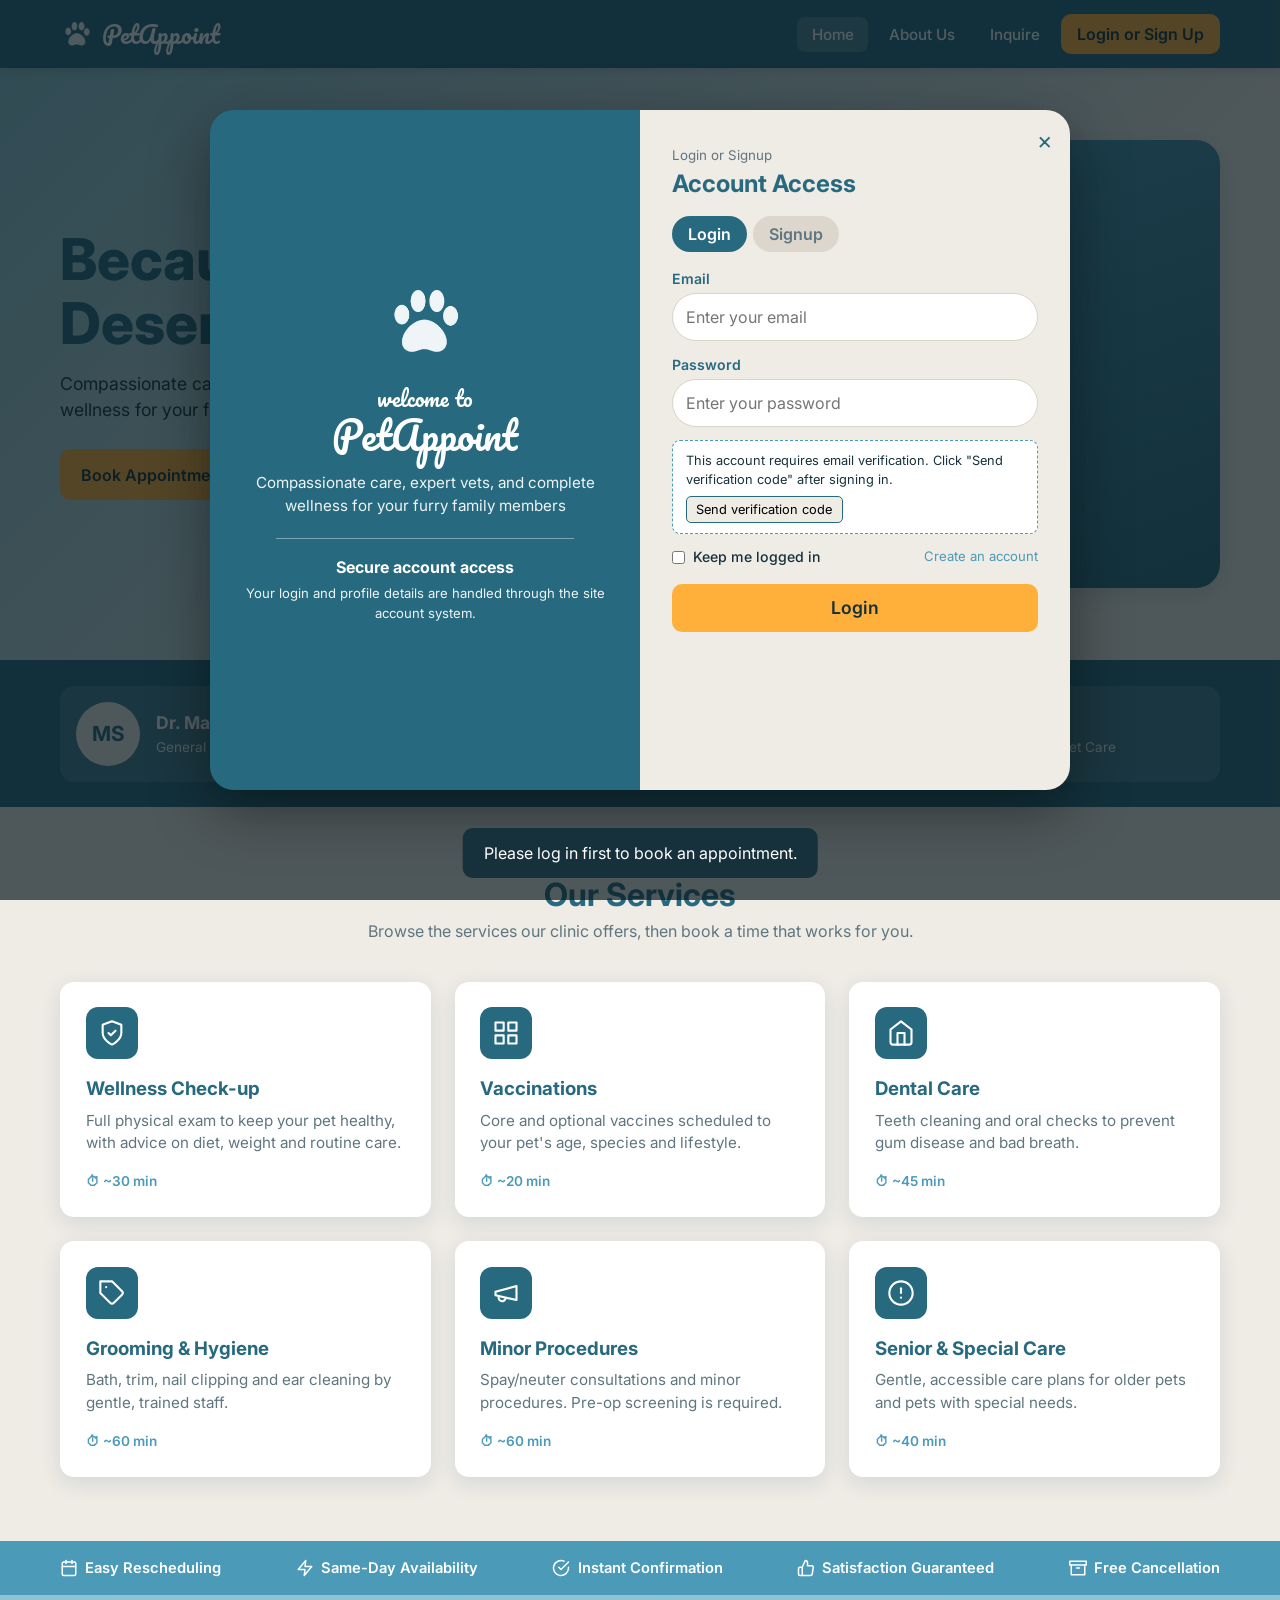
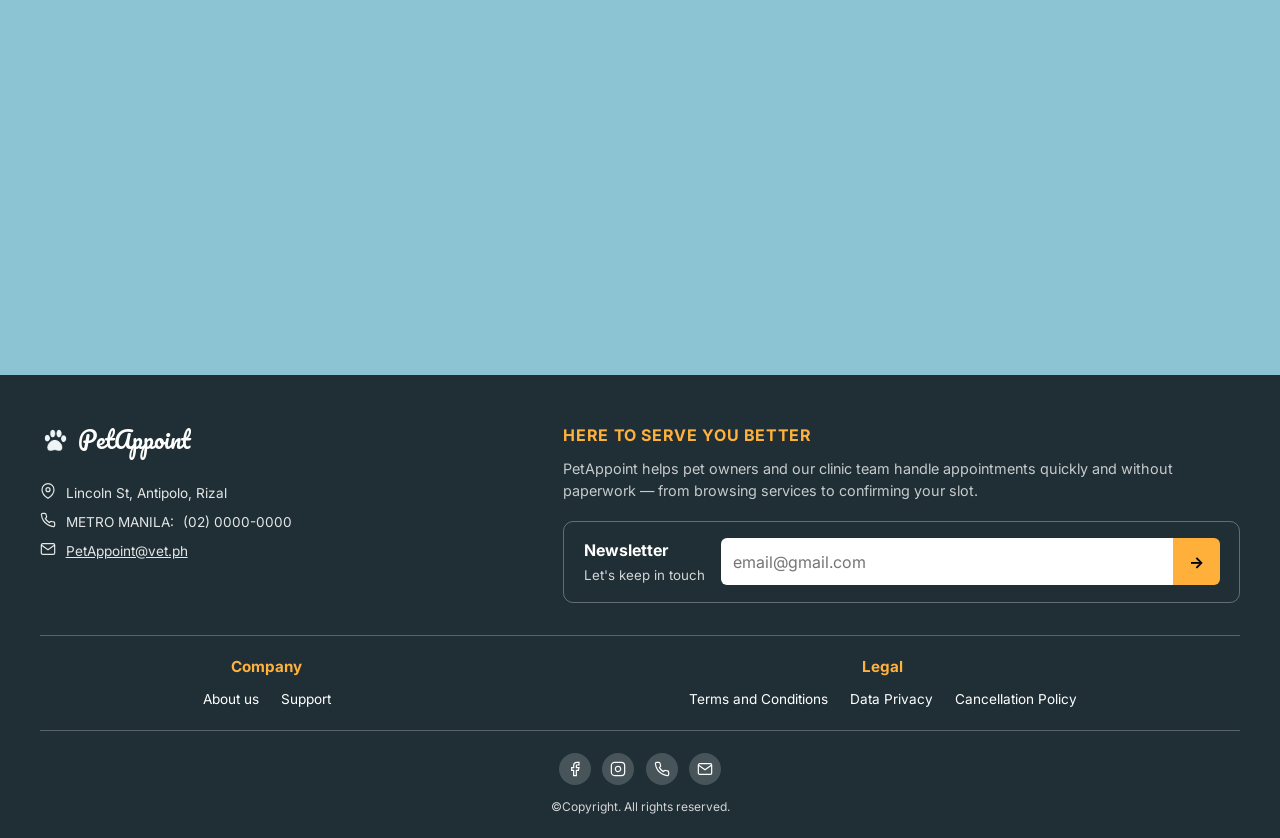
==== admin/appointments.html @ 7402ea85 "PetAppoint System Update" ====
<!DOCTYPE html>
<html lang="en">
<head>
  <meta charset="UTF-8">
  <meta name="viewport" content="width=device-width, initial-scale=1.0">
  <meta name="theme-color" content="#276b7b">
  <title>PetAppoint | Appointments</title>
  <link rel="preconnect" href="https://fonts.googleapis.com">
  <link rel="preconnect" href="https://fonts.gstatic.com" crossorigin>
  <link href="https://fonts.googleapis.com/css2?family=Inter:wght@400;500;600;700&family=Pacifico&display=swap" rel="stylesheet">
  <link rel="stylesheet" href="admin.css">
</head>
<body>
  <div class="admin-shell">
    <aside class="sidebar" id="sidebar">
      <a class="brand" href="dashboard.html" aria-label="PetAppoint admin home"><img src="../images/logo.png" alt=""><span>PetAppoint</span></a>
      <p class="nav-label">WORKSPACE</p>
      <nav class="side-nav" aria-label="Admin navigation">
        <a class="nav-link" href="dashboard.html"><span class="nav-icon">▦</span>Dashboard</a>
        <a class="nav-link active" href="appointments.html" aria-current="page"><span class="nav-icon">▤</span>Appointments<span class="nav-count" id="pending-nav-count">0</span></a>
        <a class="nav-link" href="calendar.html"><span class="nav-icon">▦</span>Calendar</a>
        <a class="nav-link" href="clients.html"><span class="nav-icon">♧</span>Clients &amp; Pets</a>
        <a class="nav-link" href="services.html"><span class="nav-icon">◇</span>Services</a>
      </nav>
      <div class="sidebar-bottom"><a class="nav-link disabled" aria-disabled="true"><span class="nav-icon">⚙</span>Settings</a><a class="logout-link" href="../landingpage/landingPage.html">Log out</a></div>
    </aside>
    <main class="main-area">
      <header class="topbar"><button class="mobile-menu" id="menu-toggle" type="button" aria-label="Open navigation">☰</button><div class="topbar-date" id="today-label"></div><div class="topbar-tools"><label class="search-box"><span aria-hidden="true">⌕</span><input type="search" placeholder="Search owner, pet, or reference" aria-label="Search owner, pet, or reference"></label><button class="avatar" type="button" aria-label="Administrator account">AD</button></div></header>
      <section class="page-heading appointments-heading"><div><p class="eyebrow">CLINIC OVERVIEW</p><h1>Appointments</h1><p class="subtitle">Review booking requests and keep track of upcoming visits.</p></div></section>
      <section class="panel appointment-panel">
        <div class="filter-row" role="tablist" aria-label="Filter appointments by status"><button class="filter-chip" type="button" role="tab" aria-selected="false" data-status="all">All <span>0</span></button><button class="filter-chip selected" type="button" role="tab" aria-selected="true" data-status="pending">Pending <span>0</span></button><button class="filter-chip" type="button" role="tab" aria-selected="false" data-status="confirmed">Confirmed <span>0</span></button><button class="filter-chip" type="button" role="tab" aria-selected="false" data-status="completed">Completed <span>0</span></button><button class="filter-chip" type="button" role="tab" aria-selected="false" data-status="cancelled">Cancelled <span>0</span></button></div>
        <div class="table-wrap"><table><thead><tr><th scope="col">REFERENCE</th><th scope="col">OWNER</th><th scope="col">PET</th><th scope="col">TREATMENT</th><th scope="col">DATE &amp; TIME</th><th scope="col">STATUS</th><th scope="col">ACTION</th></tr></thead><tbody></tbody></table><div class="empty-state table-empty"><span class="empty-illustration paw-mark" aria-hidden="true">♡</span><strong>No appointments yet</strong><p>New client booking requests will appear in Pending for clinic approval.</p></div></div>
      </section>
      <dialog class="reschedule-dialog" id="reschedule-dialog" aria-labelledby="reschedule-title">
        <form id="reschedule-form">
          <h2 id="reschedule-title">Reopen appointment</h2>
          <p>Choose a new date and time. The appointment will return to its previous status.</p>
          <label for="reschedule-date">Date</label>
          <input id="reschedule-date" name="date" type="date" required>
          <label for="reschedule-time">Time</label>
          <input id="reschedule-time" name="time" type="time" required>
          <p class="reschedule-error" id="reschedule-error" role="alert" hidden>Could not save the changes. Please try again.</p>
          <div class="dialog-actions">
            <button class="dialog-cancel" id="reschedule-cancel" type="button">Keep cancelled</button>
            <button class="accept-appointment" type="submit">Reopen appointment</button>
          </div>
        </form>
      </dialog>
      <footer class="page-foot">PetAppoint <span>·</span> Clinic admin</footer>
    </main>
  </div>
  <script src="../auth/auth.js"></script>
  <script src="admin.js"></script>
</body>
</html>
---- admin/admin.css ----
:root{color-scheme:light;--teal:#276b7b;--teal-dark:#1e5c6a;--teal-pale:#e5f0ee;--blue-pale:#d9eae7;--cream:#f0ece5;--orange:#ffb13b;--ink:#193641;--muted:#71858a;--line:#e9e5de;--white:#fff;--card:#fff}
*{box-sizing:border-box}body{margin:0;min-height:100vh;background:var(--cream);color:var(--ink);font-family:Inter,Arial,sans-serif;font-size:14px;line-height:1.45}.admin-shell{min-height:100vh;animation:admin-page-enter .32s ease both}.admin-leaving .admin-shell{opacity:0;transform:translateY(6px);transition:opacity .18s ease,transform .18s ease}.sidebar{position:fixed;inset:0 auto 0 0;z-index:5;display:flex;width:244px;flex-direction:column;padding:22px 16px 18px;background:var(--teal);color:#fff}.brand{display:flex;height:50px;align-items:center;gap:10px;padding:0 7px;color:#fff;text-decoration:none}.brand img{width:35px;height:35px;object-fit:contain}.brand span{font-family:Pacifico,cursive;font-size:20px}.nav-label{margin:35px 8px 12px;color:#c8dce0;font-size:10px;font-weight:700;letter-spacing:1.15px}.side-nav{display:grid;gap:6px}.nav-link{display:flex;min-height:43px;align-items:center;gap:12px;padding:0 12px;border:1px solid transparent;border-radius:10px;color:#fff;text-decoration:none;font-size:13px;font-weight:600;transition:background .16s ease}.nav-link:hover:not(.disabled){background:rgba(255,255,255,.1)}.nav-link.active{background:var(--orange);color:#30291e}.nav-icon{display:grid;width:20px;place-items:center;font-size:16px}.nav-count{display:grid;min-width:21px;height:21px;margin-left:auto;place-items:center;border-radius:12px;background:var(--orange);color:#352a18;font-size:11px;font-weight:700}.nav-link.active .nav-count{background:rgba(255,255,255,.7)}.nav-link.disabled{opacity:.72;cursor:default}.sidebar-bottom{display:grid;gap:14px;margin-top:auto}.logout-link{padding:10px 12px;color:#fff;text-decoration:none;font-size:12px;font-weight:600}.main-area{min-height:100vh;margin-left:244px;padding:22px 28px 18px 30px}.topbar{display:flex;min-height:40px;align-items:center;justify-content:space-between;gap:20px}.topbar-date{color:var(--muted);font-size:12px}.topbar-tools{display:flex;align-items:center;gap:13px}.search-box{display:flex;width:min(320px,30vw);height:42px;align-items:center;gap:9px;padding:0 14px;border:1px solid #e2ded6;border-radius:24px;background:#fff;color:#829398}.search-box span{font-size:20px}.search-box input{width:100%;border:0;outline:0;background:transparent;color:var(--ink);font:inherit;font-size:12px}.search-box input::placeholder{color:#849198}.avatar{width:38px;height:38px;border:0;border-radius:50%;background:#d5e8e6;color:var(--teal);font-size:12px;font-weight:700}.mobile-menu{display:none}.page-heading{display:flex;align-items:flex-end;justify-content:space-between;margin:28px 0 19px}.eyebrow{margin:0 0 6px;color:#a06e2f;font-size:10px;font-weight:700;letter-spacing:1.2px}.page-heading h1{margin:0;color:var(--ink);font-size:29px;letter-spacing:-.8px;line-height:1.15}.subtitle{margin:6px 0 0;color:var(--muted);font-size:13px}.stats-grid{display:grid;grid-template-columns:repeat(4,minmax(0,1fr));gap:14px}.stat-card{display:flex;min-height:106px;flex-direction:column;justify-content:center;padding:17px 18px;border:1px solid rgba(255,255,255,.8);border-radius:16px;background:var(--card);box-shadow:0 5px 15px rgba(42,67,68,.06)}.stat-card>span{color:#516b74;font-size:12px}.stat-card strong{margin-top:1px;color:var(--ink);font-size:29px;line-height:1.2}.stat-card small{margin-top:2px;color:var(--muted);font-size:10px}.dashboard-grid{display:grid;grid-template-columns:minmax(0,1.08fr) minmax(300px,.92fr);gap:16px;margin-top:17px}.panel{min-width:0;border:1px solid rgba(255,255,255,.85);border-radius:17px;background:var(--card);box-shadow:0 5px 15px rgba(42,67,68,.06)}.dashboard-grid .panel{min-height:386px;padding:19px}.panel-heading{display:flex;align-items:flex-start;justify-content:space-between;gap:14px}.panel-heading h2{margin:0;color:var(--ink);font-size:16px}.panel-heading p{margin:5px 0 0;color:var(--muted);font-size:11px}.panel-heading>a{padding:3px 0;color:var(--teal);font-size:11px;font-weight:600;text-decoration:none;white-space:nowrap}.panel-heading>a:hover{text-decoration:underline}.panel-heading .icon-action{display:grid;width:31px;height:31px;place-items:center;border:1px solid var(--line);border-radius:10px;font-size:16px}.empty-state{display:flex;flex-direction:column;align-items:center;justify-content:center;text-align:center}.compact-empty{min-height:280px;padding:20px 12px}.empty-illustration{display:grid;width:48px;height:48px;margin-bottom:12px;place-items:center;border-radius:16px;background:#fff2da;color:#b6812e;font-size:25px}.calendar-mark{background:var(--teal-pale);color:var(--teal)}.empty-state strong{font-size:13px}.empty-state p{max-width:280px;margin:5px 0 0;color:var(--muted);font-size:11px}.page-foot{padding:18px 2px;color:#829198;font-size:10px}.page-foot span{padding:0 5px;color:#d29538}.appointments-heading{margin:28px 0 20px}.appointment-panel{min-height:520px;padding:0 18px 18px}.filter-row{display:flex;flex-wrap:wrap;gap:8px;padding:18px 0 16px;border-bottom:1px solid var(--line)}.filter-chip{display:flex;align-items:center;gap:8px;min-height:35px;padding:0 13px;border:1px solid #e8e4dc;border-radius:20px;background:#fff;color:#36525c;font-family:inherit;font-size:11px;font-weight:600}.filter-chip span{color:var(--muted);font-size:10px}.filter-chip.selected{border-color:var(--teal);background:var(--teal);color:#fff}.filter-chip.selected span{color:#d8e9e7}.table-wrap{overflow-x:auto}table{width:100%;border-collapse:collapse;min-width:750px;text-align:left}thead{background:#f6f8f6}th{height:43px;padding:0 14px;color:#6c8187;font-size:9px;font-weight:700;letter-spacing:.7px}td{height:56px;padding:10px 14px;border-top:1px solid var(--line);font-size:12px}.table-empty{min-height:360px;padding:28px 15px}.paw-mark{background:#e8f1ee;color:var(--teal)}.appointments-heading .eyebrow{margin-bottom:5px}
@media(max-width:1050px){.main-area{padding-right:20px;padding-left:22px}.sidebar{width:220px}.main-area{margin-left:220px}.stats-grid{grid-template-columns:repeat(2,minmax(0,1fr))}.dashboard-grid{grid-template-columns:1fr}.dashboard-grid .panel{min-height:310px}.compact-empty{min-height:205px}}
.service-editor{margin-bottom:16px;padding:20px}
.service-form{display:grid;grid-template-columns:repeat(2,minmax(0,1fr));gap:13px;margin-top:16px}
.service-form label{display:grid;gap:6px;color:#36525c;font-size:11px;font-weight:600}
.service-form input,.service-form textarea{width:100%;padding:10px 11px;border:1px solid var(--line);border-radius:8px;background:#fff;color:var(--ink);font:inherit;font-size:12px}
.service-form textarea{resize:vertical}
.service-description-field{grid-column:1/-1}
.service-form-footer{grid-column:1/-1;display:flex;align-items:center;justify-content:space-between;gap:12px}
.service-form-footer p,.service-load-message{margin:0;color:var(--muted);font-size:11px}
.service-form-footer .accept-appointment{min-height:36px}
.service-load-message{margin:0 0 14px;padding:10px 12px;border:1px solid #f0d7a7;border-radius:8px;background:#fff7e7;color:#805e24}
.service-price-editor{display:grid;gap:6px;margin:12px 0;color:#526b72;font-size:11px;font-weight:600}
.service-price-editor>span{display:flex;align-items:center;gap:7px;max-width:180px;padding:0 10px;border:1px solid var(--line);border-radius:8px;background:#fff}
.service-price-editor>span>span{color:var(--teal);font-weight:700}
.service-price-editor input{width:100%;height:34px;border:0;outline:0;background:transparent;color:var(--ink);font:inherit}
.service-card-footer{display:flex;align-items:center;flex-wrap:wrap;gap:8px;margin-top:8px}
.save-service-price{min-height:30px;padding:0 10px;border:0;border-radius:8px;background:var(--teal);color:#fff;font:inherit;font-size:10px;font-weight:600;cursor:pointer}
.save-service-price:hover{background:var(--teal-dark)}
.save-service-price:disabled{opacity:.55;cursor:wait}
.price-save-message{color:var(--muted);font-size:10px}
@media(max-width:680px){.sidebar{width:248px;transform:translateX(-100%);transition:transform .2s ease;box-shadow:0 0 0 999px transparent}.sidebar.open{transform:translateX(0);box-shadow:0 0 0 999px rgba(24,45,50,.22)}.main-area{margin-left:0;padding:15px 15px 18px}.topbar{gap:10px}.mobile-menu{display:grid;width:38px;height:38px;place-items:center;border:1px solid #e2ded6;border-radius:11px;background:#fff;color:var(--teal);font-size:17px}.topbar-date{margin-right:auto;font-size:10px}.search-box{width:38px;justify-content:center;padding:0}.search-box input{display:none}.search-box:focus-within{position:absolute;z-index:3;right:66px;left:60px;width:auto;justify-content:flex-start;padding:0 12px}.search-box:focus-within input{display:block}.topbar-tools{gap:8px}.page-heading{margin:25px 0 17px}.page-heading h1{font-size:25px}.subtitle{font-size:12px}.stats-grid{gap:9px}.stat-card{min-height:94px;padding:13px}.stat-card>span{font-size:10px}.stat-card strong{font-size:25px}.dashboard-grid{gap:12px;margin-top:12px}.dashboard-grid .panel{padding:16px;min-height:280px}.compact-empty{min-height:190px}.appointment-panel{min-height:480px;padding:0 12px 12px}.filter-row{gap:6px;padding:13px 0}.filter-chip{min-height:32px;padding:0 10px;font-size:10px}.appointments-heading{margin-top:24px}}
@media(max-width:680px){.service-editor{padding:15px}.service-form{grid-template-columns:1fr}.service-description-field,.service-form-footer{grid-column:auto}.service-form-footer{align-items:flex-start;flex-direction:column}.service-form-footer .accept-appointment{align-self:flex-end}}
@media(prefers-reduced-motion:reduce){*,*::before,*::after{scroll-behavior:auto!important;transition-duration:.01ms!important}}
[hidden]{display:none!important}
.accept-appointment{padding:7px 12px;border:0;border-radius:8px;background:var(--teal);color:#fff;font:inherit;font-size:11px;font-weight:600;cursor:pointer}.accept-appointment:hover{background:var(--teal-dark)}.accept-appointment:disabled{background:#aab8ba;cursor:not-allowed}.approval-list{display:grid;gap:10px;margin-top:16px}.approval-request{display:flex;align-items:center;justify-content:space-between;gap:12px;padding:12px 14px;border:1px solid var(--line);border-radius:12px;background:#fff}.approval-request-details{display:grid;gap:3px;min-width:0}.approval-request-details strong{font-size:12px}.approval-request-details span,.approval-request-details small{overflow:hidden;color:var(--muted);font-size:10px;text-overflow:ellipsis;white-space:nowrap}.approval-panel .compact-empty{min-height:240px}.approval-list:empty{display:none}
.calendar-layout{display:grid;grid-template-columns:minmax(0,1.15fr) minmax(310px,.85fr);gap:16px;align-items:start}
.admin-calendar,.day-panel{padding:20px}
.calendar-toolbar{display:flex;align-items:center;justify-content:space-between;gap:14px;margin-bottom:18px}
.calendar-toolbar h2,.day-panel h2{margin:0;color:var(--ink);font-size:17px}
.calendar-toolbar p,.day-panel .panel-heading p:not(.eyebrow){margin:4px 0 0;color:var(--muted);font-size:11px}
.calendar-actions{display:flex;align-items:center;gap:6px}
.calendar-actions button{height:34px;border:1px solid var(--line);border-radius:9px;background:#fff;color:var(--teal);font:inherit;font-size:12px;font-weight:600}
.calendar-actions button:hover{border-color:var(--teal);background:var(--teal-pale)}
.calendar-actions .calendar-today{padding:0 11px}
.calendar-actions .calendar-arrow{width:34px;font-size:20px;line-height:1}
.month-grid{display:grid;grid-template-columns:repeat(7,minmax(0,1fr));gap:5px;text-align:center}
.month-weekday{padding:7px 0;color:var(--muted);font-size:10px;font-weight:700}
.month-blank{min-height:66px}
.month-day{position:relative;display:flex;min-width:0;min-height:66px;flex-direction:column;align-items:center;justify-content:center;gap:3px;border:1px solid transparent;border-radius:10px;background:#f8faf9;color:var(--ink);font:inherit;cursor:pointer}
.month-day:hover{border-color:#b9d4d2;background:var(--teal-pale)}
.month-day.is-today{box-shadow:inset 0 0 0 1px var(--teal)}
.month-day.is-selected{border-color:var(--teal);background:var(--teal);color:#fff}
.month-day>span{font-size:12px;font-weight:600}
.month-day small{color:inherit;font-size:9px;line-height:1}
.appointment-dot{position:absolute;top:7px;right:8px;width:6px;height:6px;border-radius:50%;background:var(--orange)}
.month-day.is-selected .appointment-dot{background:#fff}
.calendar-legend{display:flex;align-items:center;justify-content:space-between;gap:8px;margin-top:15px;padding-top:12px;border-top:1px solid var(--line);color:var(--muted);font-size:10px}
.calendar-legend>span:first-child{display:flex;align-items:center;gap:7px}
.legend-dot,.service-availability i{width:7px;height:7px;border-radius:50%;background:var(--orange)}
.day-panel{min-height:290px}
.day-panel .eyebrow{margin-bottom:5px}
.day-appointments{display:grid;gap:10px;margin-top:18px}
.day-appointment{display:grid;grid-template-columns:62px minmax(0,1fr);gap:11px;padding:12px;border:1px solid var(--line);border-radius:12px;background:#fbfcfb}
.day-appointment>time{padding-top:2px;color:var(--teal);font-size:11px;font-weight:700}
.day-appointment-details{display:grid;gap:3px;min-width:0}
.day-appointment-details strong{font-size:12px}
.day-appointment-details span,.day-appointment-details small{overflow-wrap:anywhere;color:var(--muted);font-size:10px}
.day-appointment>.status-badge{grid-column:2;justify-self:start}
.day-empty{min-height:200px;padding:15px}
.status-badge{display:inline-flex;align-items:center;width:max-content;padding:4px 8px;border-radius:12px;background:#eef1f1;color:#566a70;font-size:9px;font-weight:700;white-space:nowrap}
.status-pending{background:#fff2da;color:#93651d}
.status-confirmed{background:#e3f2e9;color:#28714d}
.status-completed{background:#dff2e5;color:#28714d}
.status-cancelled{background:#e8e8e8;color:#687176}
.appointment-cancelled td{background:#f3f3f3;color:#7a8386}
.appointment-cancelled td strong{color:#7a8386}
.day-appointment.appointment-cancelled{background:#f3f3f3;color:#7a8386}
.day-appointment.appointment-cancelled .day-appointment-details strong,.day-appointment.appointment-cancelled .day-appointment-details span,.day-appointment.appointment-cancelled .day-appointment-details small{color:#7a8386}
.appointment-cancelled .status-cancelled{background:#e1e3e3;color:#687176}
.appointment-actions{display:flex;flex-wrap:wrap;gap:6px}
.cancel-appointment,.complete-appointment{padding:7px 10px;border:0;border-radius:8px;color:#fff;font:inherit;font-size:11px;font-weight:600;cursor:pointer}
.cancel-appointment{background:#727b7e}
.cancel-appointment:hover{background:#5b6366}
.complete-appointment{background:#3a8b5b}
.complete-appointment:hover{background:#2c7047}
.reopen-appointment{padding:7px 10px;border:1px solid #d5d9d9;border-radius:8px;background:#eef0f0;color:#697477;font:inherit;font-size:11px;font-weight:600;cursor:pointer}
.reopen-appointment:hover{border-color:#aab5b7;background:#e2e6e6;color:#415256}
.reschedule-dialog{width:min(420px,calc(100% - 32px));padding:24px;border:1px solid var(--line);border-radius:16px;background:#fff;color:var(--ink);box-shadow:0 18px 60px rgba(25,54,65,.2)}
.reschedule-dialog::backdrop{background:rgba(25,54,65,.45)}
.reschedule-dialog h2{margin:0;font-size:19px}
.reschedule-dialog form>p:not(.reschedule-error){margin:7px 0 18px;color:var(--muted);font-size:12px}
.reschedule-dialog label{display:block;margin:12px 0 5px;font-size:12px;font-weight:600}
.reschedule-dialog input{width:100%;min-height:40px;padding:8px 10px;border:1px solid var(--line);border-radius:8px;color:var(--ink);font:inherit}
.dialog-actions{display:flex;justify-content:flex-end;gap:8px;margin-top:20px}
.dialog-cancel{padding:8px 12px;border:1px solid var(--line);border-radius:8px;background:#fff;color:var(--ink);font:inherit;font-size:11px;font-weight:600;cursor:pointer}
.reschedule-error{color:#a74c43;font-size:12px}
.cell-subtext{display:block;margin-top:3px;color:var(--muted);font-size:10px}
.directory-summary{display:grid;grid-template-columns:repeat(2,minmax(150px,1fr));gap:14px;max-width:500px;margin-bottom:17px}
.directory-summary .stat-card{min-height:96px}
.client-grid,.service-grid{display:grid;grid-template-columns:repeat(2,minmax(0,1fr));gap:14px}
.client-card{padding:18px}
.client-card-heading{display:flex;align-items:center;gap:11px}
.client-avatar,.pet-avatar{display:grid;flex:none;place-items:center;border-radius:13px;background:var(--teal-pale);color:var(--teal);font-weight:700}
.client-avatar{width:42px;height:42px;font-size:16px}
.client-card h2,.service-card h2{margin:0;color:var(--ink);font-size:14px}
.client-card-heading p{margin:3px 0 0;color:var(--muted);font-size:10px;overflow-wrap:anywhere}
.client-phone{margin:12px 0 0;color:#516b74;font-size:11px}
.client-meta{display:flex;gap:7px;margin:14px 0 10px}
.client-meta span,.duration-pill{padding:5px 8px;border-radius:12px;background:#f0f5f3;color:#4c6d6a;font-size:9px;font-weight:700}
.pet-list{display:grid;gap:8px;padding-top:10px;border-top:1px solid var(--line)}
.pet-row{display:flex;align-items:center;gap:9px}
.pet-avatar{width:30px;height:30px;border-radius:10px;font-size:14px}
.pet-row div{display:grid;gap:2px}
.pet-row strong{font-size:11px}
.pet-row small,.no-pets{color:var(--muted);font-size:9px}
.no-pets{margin:2px 0}
.directory-empty{grid-column:1/-1;min-height:270px;padding:24px}
.service-card{display:flex;min-height:180px;flex-direction:column;align-items:flex-start;padding:19px}
.service-icon{display:grid;width:42px;height:42px;margin-bottom:13px;place-items:center;border-radius:14px;background:#fff2da;color:#a9792e;font-size:21px;font-weight:700}
.service-card-title{display:flex;flex-wrap:wrap;align-items:center;gap:8px}
.duration-pill{background:var(--teal-pale);color:var(--teal)}
.service-card>p{margin:8px 0 15px;color:var(--muted);font-size:11px}
.service-availability{display:flex;align-items:center;gap:7px;margin-top:auto;color:#4c7464;font-size:10px;font-weight:600}
.service-availability i{background:#61a982}
.catalog-note{margin:15px 2px 0;color:var(--muted);font-size:10px}
@media(max-width:1050px){.calendar-layout{grid-template-columns:1fr}.day-panel{min-height:0}.client-grid,.service-grid{grid-template-columns:1fr 1fr}}
@media(max-width:680px){.admin-calendar,.day-panel{padding:15px}.calendar-toolbar{align-items:flex-start}.calendar-toolbar h2{font-size:15px}.calendar-toolbar p{max-width:170px}.month-grid{gap:3px}.month-blank,.month-day{min-height:53px}.month-day{border-radius:8px}.appointment-dot{top:5px;right:5px}.calendar-legend{font-size:9px}.client-grid,.service-grid{grid-template-columns:1fr}.directory-summary{gap:9px}.client-card{padding:15px}}
@keyframes admin-page-enter{from{opacity:0;transform:translateY(7px)}to{opacity:1;transform:translateY(0)}}
@media(prefers-reduced-motion:reduce){.admin-shell{animation:none}.admin-leaving .admin-shell{opacity:1;transform:none;transition:none}}
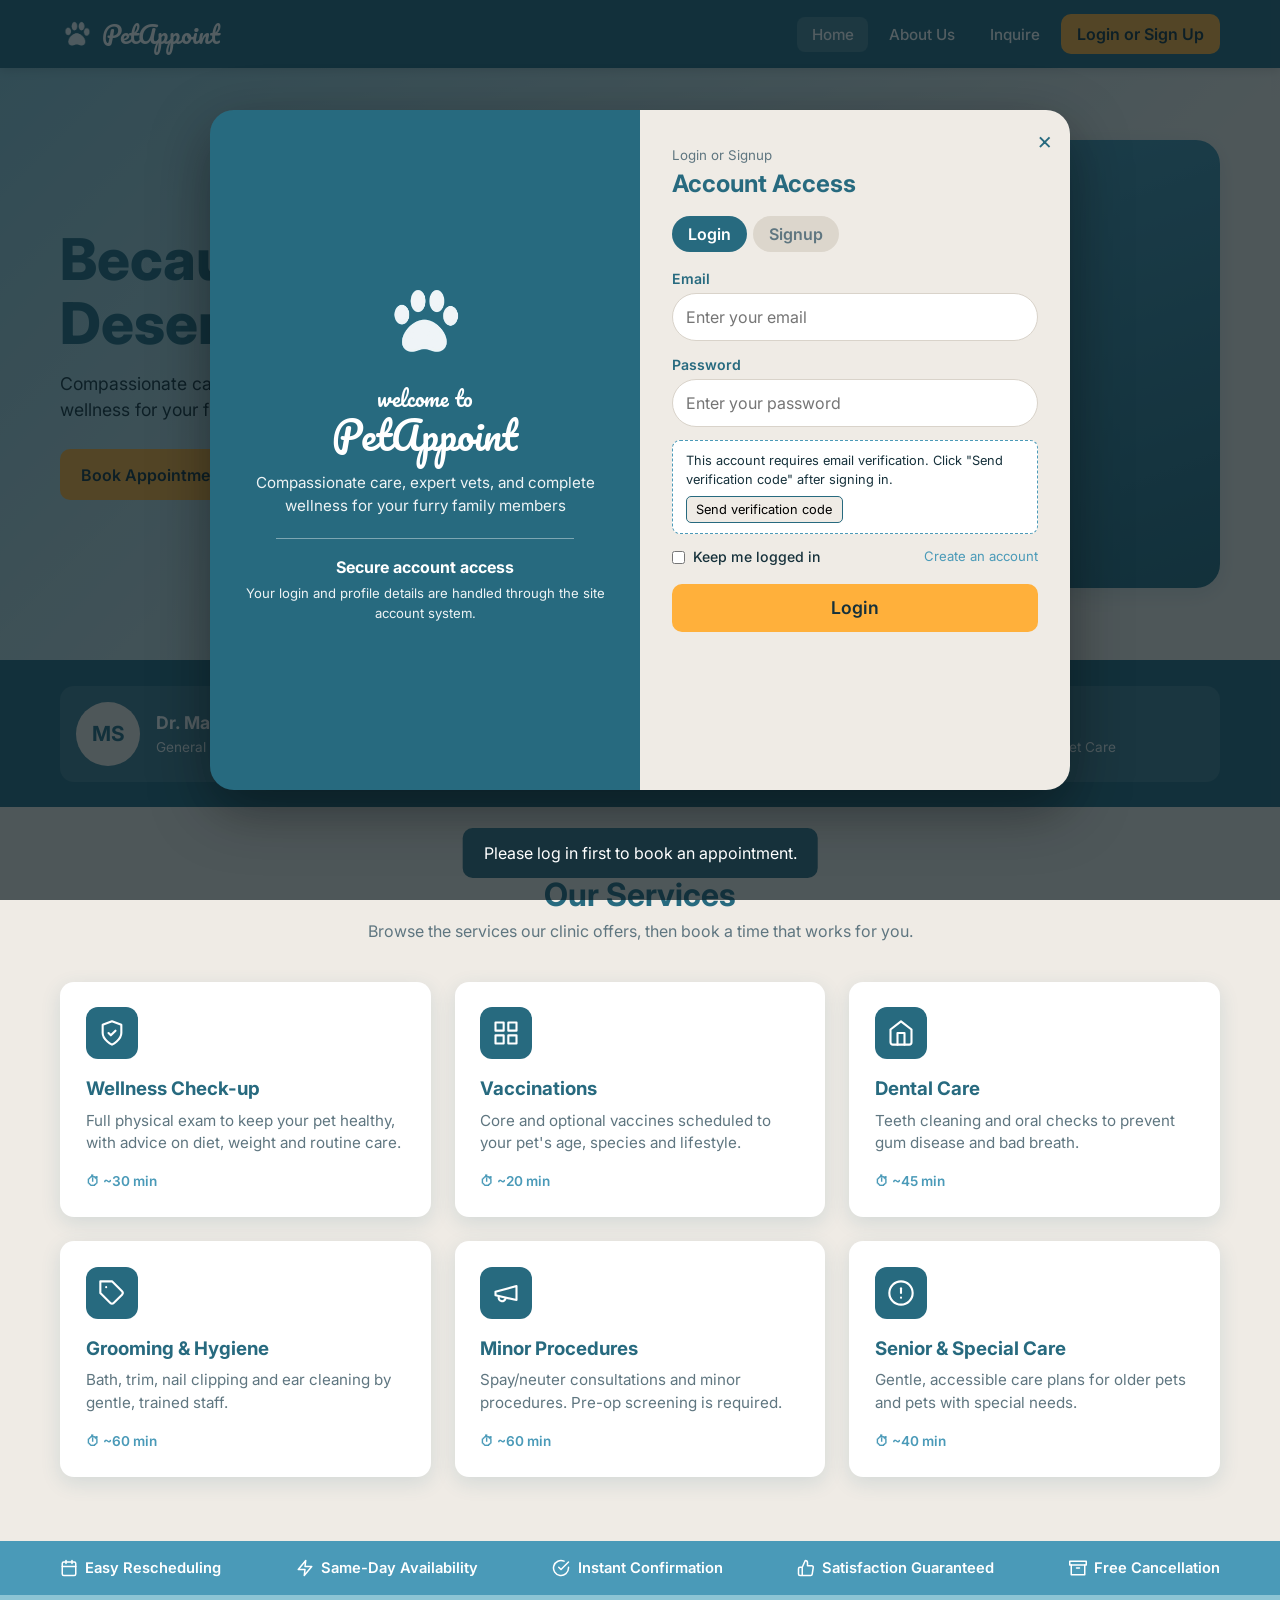
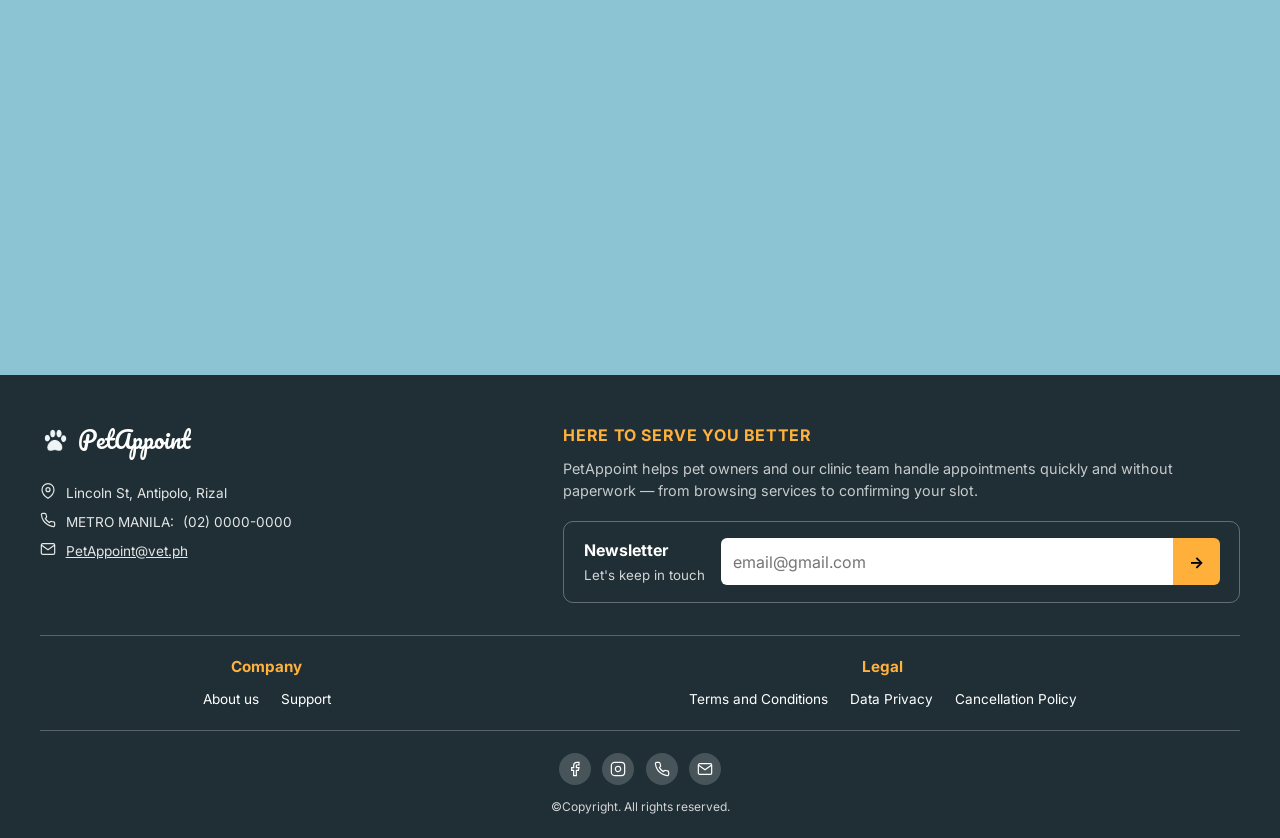
==== commit 1bf7ccee: "Added admin page loading indicator, and fixed appointments page to show the correct data." ====
--- a/admin/appointments.html
+++ b/admin/appointments.html
@@ -12,6 +12,7 @@
 </head>
 <body>
   <div class="admin-shell">
+    <div class="admin-loading" id="admin-loading" role="status" aria-live="polite"><span class="admin-loading-spinner" aria-hidden="true"></span><span>Loading admin workspace…</span></div>
     <aside class="sidebar" id="sidebar">
       <a class="brand" href="dashboard.html" aria-label="PetAppoint admin home"><img src="../images/logo.png" alt=""><span>PetAppoint</span></a>
       <p class="nav-label">WORKSPACE</p>
@@ -24,7 +25,7 @@
       </nav>
       <div class="sidebar-bottom"><a class="nav-link disabled" aria-disabled="true"><span class="nav-icon">⚙</span>Settings</a><a class="logout-link" href="../landingpage/landingPage.html">Log out</a></div>
     </aside>
-    <main class="main-area">
+    <main class="main-area" aria-busy="true">
       <header class="topbar"><button class="mobile-menu" id="menu-toggle" type="button" aria-label="Open navigation">☰</button><div class="topbar-date" id="today-label"></div><div class="topbar-tools"><label class="search-box"><span aria-hidden="true">⌕</span><input type="search" placeholder="Search owner, pet, or reference" aria-label="Search owner, pet, or reference"></label><button class="avatar" type="button" aria-label="Administrator account">AD</button></div></header>
       <section class="page-heading appointments-heading"><div><p class="eyebrow">CLINIC OVERVIEW</p><h1>Appointments</h1><p class="subtitle">Review booking requests and keep track of upcoming visits.</p></div></section>
       <section class="panel appointment-panel">
--- a/admin/admin.css
+++ b/admin/admin.css
@@ -118,4 +118,9 @@
 @media(max-width:1050px){.calendar-layout{grid-template-columns:1fr}.day-panel{min-height:0}.client-grid,.service-grid{grid-template-columns:1fr 1fr}}
 @media(max-width:680px){.admin-calendar,.day-panel{padding:15px}.calendar-toolbar{align-items:flex-start}.calendar-toolbar h2{font-size:15px}.calendar-toolbar p{max-width:170px}.month-grid{gap:3px}.month-blank,.month-day{min-height:53px}.month-day{border-radius:8px}.appointment-dot{top:5px;right:5px}.calendar-legend{font-size:9px}.client-grid,.service-grid{grid-template-columns:1fr}.directory-summary{gap:9px}.client-card{padding:15px}}
 @keyframes admin-page-enter{from{opacity:0;transform:translateY(7px)}to{opacity:1;transform:translateY(0)}}
+.admin-loading{position:fixed;inset:0;z-index:10;display:flex;align-items:center;justify-content:center;gap:12px;background:rgba(240, 236, 229, 0.5);color:var(--ink);font-size:13px;font-weight:600;transition:opacity .2s ease,visibility .2s ease}
+.admin-loading[hidden]{display:none}
+.admin-loading-spinner{width:24px;height:24px;border:3px solid #c6d9d5;border-top-color:var(--teal);border-radius:50%;animation:admin-loading-spin .75s linear infinite}
+@keyframes admin-loading-spin{to{transform:rotate(360deg)}}
+@media(prefers-reduced-motion:reduce){.admin-loading-spinner{animation:none}}
 @media(prefers-reduced-motion:reduce){.admin-shell{animation:none}.admin-leaving .admin-shell{opacity:1;transform:none;transition:none}}
